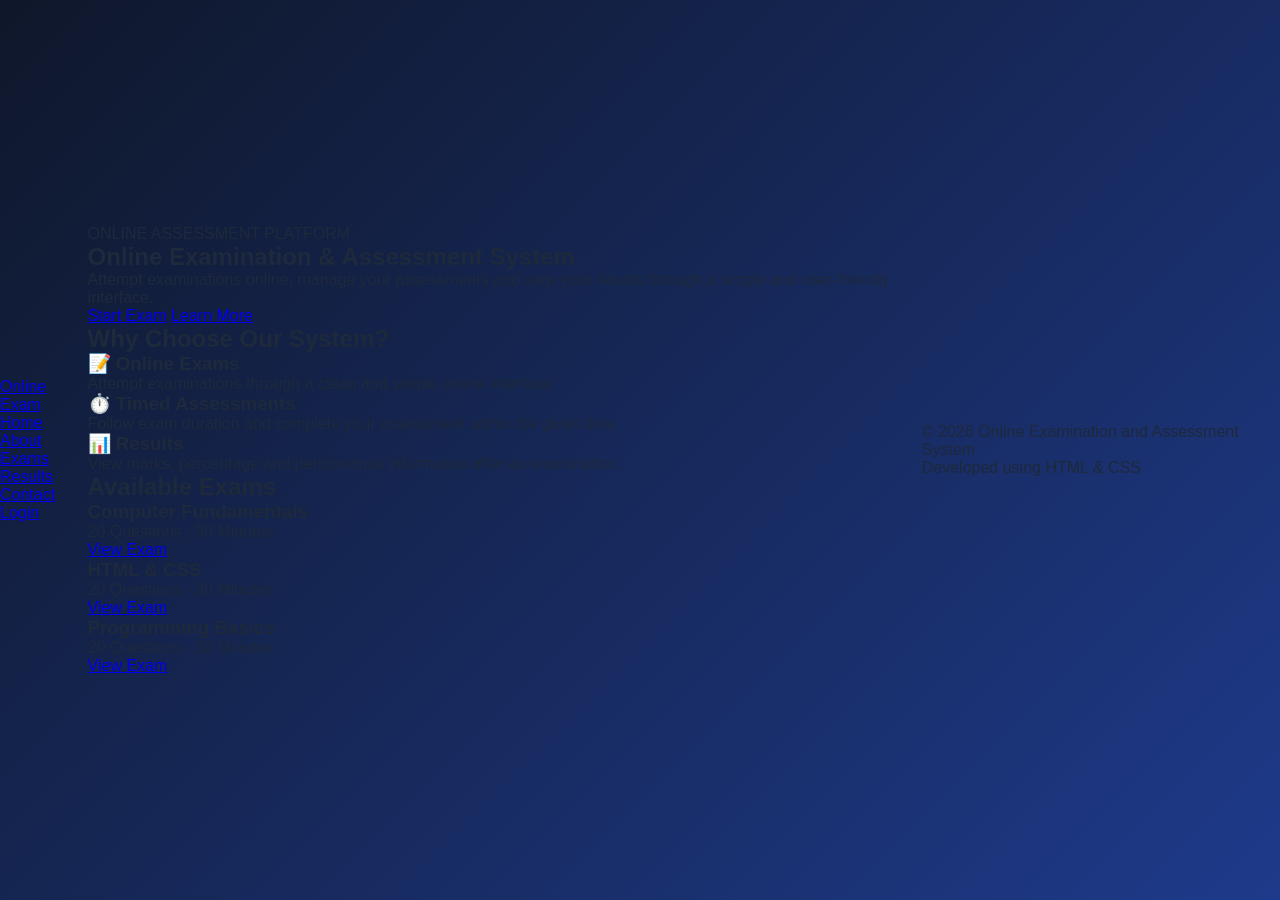
==== index.html @ bf38e65c "Complete basic UI: add index.html" ====
<!DOCTYPE html>
<html lang="en">
<head>
<meta charset="UTF-8">
<meta name="viewport" content="width=device-width, initial-scale=1.0">
<title>Online Examination & Assessment System</title>
<link rel="stylesheet" href="css/style.css">
</head>
<body>
<header>
<nav class="navbar">
<a href="index.html" class="logo">Online Exam</a>
<ul class="nav-links">
<li><a href="index.html" class="active">Home</a></li>
<li><a href="#about">About</a></li>
<li><a href="#exams">Exams</a></li>
<li><a href="results.html">Results</a></li>
<li><a href="#contact">Contact</a></li>
</ul>
<a href="login.html" class="btn small-btn">Login</a>
</nav>
</header>

<main>
<section class="hero">
<div class="hero-content">
<p class="eyebrow">ONLINE ASSESSMENT PLATFORM</p>
<h1>Online Examination & Assessment System</h1>
<p>Attempt examinations online, manage your assessments and view your results through a simple and user-friendly interface.</p>
<div class="hero-buttons">
<a href="login.html" class="btn">Start Exam</a>
<a href="#about" class="btn secondary">Learn More</a>
</div>
</div>
</section>

<section class="section" id="about">
<h2>Why Choose Our System?</h2>
<div class="card-grid">
<article class="card"><h3>📝 Online Exams</h3><p>Attempt examinations through a clean and simple online interface.</p></article>
<article class="card"><h3>⏱️ Timed Assessments</h3><p>Follow exam duration and complete your assessment within the given time.</p></article>
<article class="card"><h3>📊 Results</h3><p>View marks, percentage and performance information after an examination.</p></article>
</div>
</section>

<section class="section" id="exams">
<h2>Available Exams</h2>
<div class="card-grid">
<article class="exam-card"><h3>Computer Fundamentals</h3><p>20 Questions · 30 Minutes</p><a href="instructions.html" class="btn">View Exam</a></article>
<article class="exam-card"><h3>HTML & CSS</h3><p>20 Questions · 30 Minutes</p><a href="instructions.html" class="btn">View Exam</a></article>
<article class="exam-card"><h3>Programming Basics</h3><p>20 Questions · 30 Minutes</p><a href="instructions.html" class="btn">View Exam</a></article>
</div>
</section>
</main>

<footer id="contact">
<p>© 2026 Online Examination and Assessment System</p>
<p>Developed using HTML & CSS</p>
</footer>
</body>
</html>
---- css/style.css ----
/* ================================
   General Reset
================================ */

* {
    margin: 0;
    padding: 0;
    box-sizing: border-box;
}


/* ================================
   Body
================================ */

body {
    font-family: Arial, Helvetica, sans-serif;

    background: linear-gradient(
        135deg,
        #0f172a,
        #1e3a8a
    );

    min-height: 100vh;

    display: flex;
    justify-content: center;
    align-items: center;

    color: #1e293b;
}


/* ================================
   Main Container
================================ */

.auth-container {
    width: 100%;

    padding: 20px;

    display: flex;
    justify-content: center;
    align-items: center;
}


/* ================================
   Login / Register Card
================================ */

.auth-card {
    width: 100%;
    max-width: 430px;

    background-color: #ffffff;

    padding: 40px;

    border-radius: 15px;

    box-shadow:
        0 15px 40px rgba(0, 0, 0, 0.25);
}


/* ================================
   Logo
================================ */

.logo {
    text-align: center;

    margin-bottom: 25px;
}


.logo-icon {
    width: 60px;
    height: 60px;

    margin: 0 auto 12px;

    background-color: #2563eb;

    color: white;

    border-radius: 50%;

    display: flex;
    justify-content: center;
    align-items: center;

    font-size: 28px;
}


.logo h1 {
    font-size: 24px;

    color: #0f172a;

    margin-bottom: 5px;
}


.logo p {
    color: #64748b;

    font-size: 14px;
}


/* ================================
   Login Heading
================================ */

.auth-card h2 {
    text-align: center;

    font-size: 28px;

    color: #0f172a;

    margin-bottom: 8px;
}


.subtitle {
    text-align: center;

    color: #64748b;

    font-size: 14px;

    margin-bottom: 25px;
}


/* ================================
   Input Groups
================================ */

.input-group {
    margin-bottom: 18px;
}


.input-group label {
    display: block;

    font-size: 14px;

    font-weight: 600;

    margin-bottom: 7px;

    color: #334155;
}


.input-group input {
    width: 100%;

    padding: 12px 14px;

    border: 1px solid #cbd5e1;

    border-radius: 8px;

    font-size: 15px;

    outline: none;

    transition: 0.3s;
}


/* Input Focus */

.input-group input:focus {
    border-color: #2563eb;

    box-shadow:
        0 0 0 3px rgba(37, 99, 235, 0.12);
}


/* ================================
   Remember Me / Forgot Password
================================ */

.form-options {
    display: flex;

    justify-content: space-between;

    align-items: center;

    margin-bottom: 22px;

    font-size: 13px;
}


.remember {
    display: flex;

    align-items: center;

    gap: 6px;

    color: #475569;
}


.remember input {
    accent-color: #2563eb;
}


.forgot {
    color: #2563eb;

    text-decoration: none;
}


.forgot:hover {
    text-decoration: underline;
}


/* ================================
   Login Button
================================ */

.auth-button {
    width: 100%;

    padding: 13px;

    border: none;

    border-radius: 8px;

    background-color: #2563eb;

    color: white;

    font-size: 16px;

    font-weight: 600;

    cursor: pointer;

    transition: 0.3s;
}


.auth-button:hover {
    background-color: #1d4ed8;

    transform: translateY(-1px);
}


/* ================================
   Register / Login Link
================================ */

.switch-page {
    text-align: center;

    margin-top: 22px;

    color: #64748b;

    font-size: 14px;
}


.switch-page a {
    color: #2563eb;

    font-weight: 600;

    text-decoration: none;
}


.switch-page a:hover {
    text-decoration: underline;
}


/* ================================
   Responsive Design
================================ */

@media (max-width: 500px) {

    .auth-card {
        padding: 30px 22px;
    }

    .logo h1 {
        font-size: 21px;
    }

    .auth-card h2 {
        font-size: 24px;
    }

}
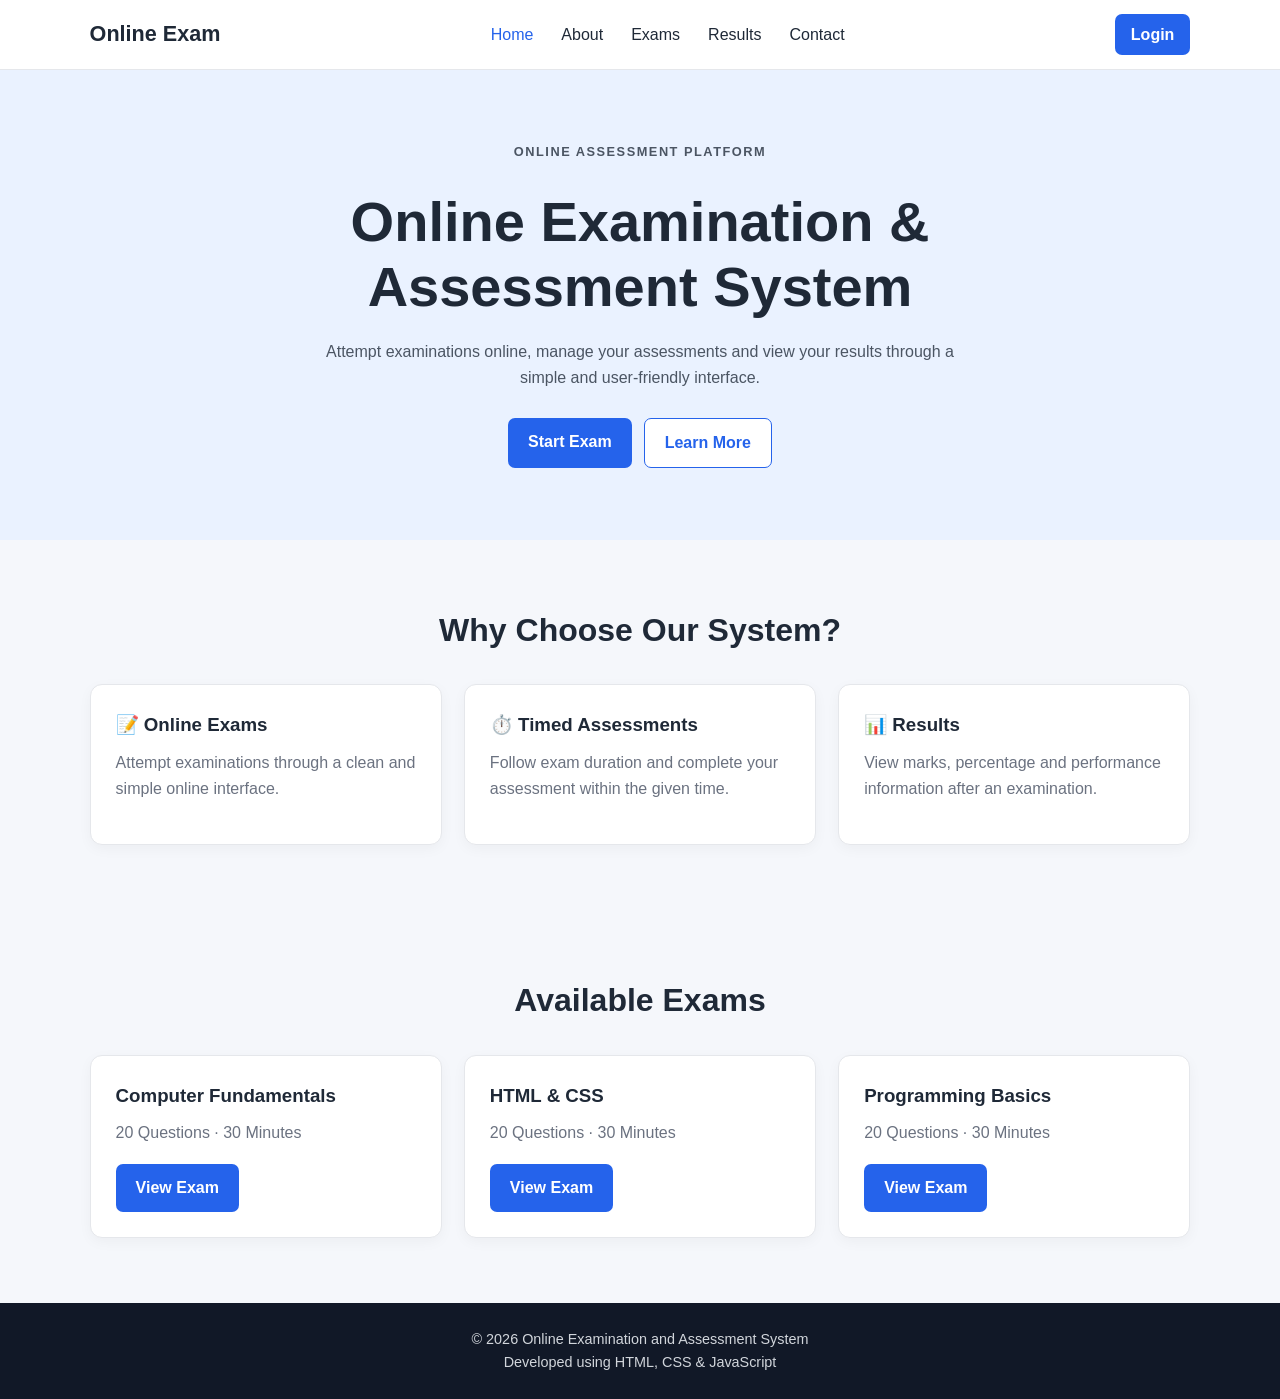
==== commit 9a529e81: "Connect beginner-friendly JavaScript to existing pages" ====
--- a/index.html
+++ b/index.html
@@ -20,7 +20,6 @@
 <a href="login.html" class="btn small-btn">Login</a>
 </nav>
 </header>
-
 <main>
 <section class="hero">
 <div class="hero-content">
@@ -33,7 +32,6 @@
 </div>
 </div>
 </section>
-
 <section class="section" id="about">
 <h2>Why Choose Our System?</h2>
 <div class="card-grid">
@@ -42,7 +40,6 @@
 <article class="card"><h3>📊 Results</h3><p>View marks, percentage and performance information after an examination.</p></article>
 </div>
 </section>
-
 <section class="section" id="exams">
 <h2>Available Exams</h2>
 <div class="card-grid">
@@ -52,10 +49,9 @@
 </div>
 </section>
 </main>
-
 <footer id="contact">
 <p>© 2026 Online Examination and Assessment System</p>
-<p>Developed using HTML & CSS</p>
+<p>Developed using HTML, CSS & JavaScript</p>
 </footer>
 </body>
 </html>
--- a/css/style.css
+++ b/css/style.css
@@ -1,317 +1 @@
-/* ================================
-   General Reset
-================================ */
-
-* {
-    margin: 0;
-    padding: 0;
-    box-sizing: border-box;
-}
-
-
-/* ================================
-   Body
-================================ */
-
-body {
-    font-family: Arial, Helvetica, sans-serif;
-
-    background: linear-gradient(
-        135deg,
-        #0f172a,
-        #1e3a8a
-    );
-
-    min-height: 100vh;
-
-    display: flex;
-    justify-content: center;
-    align-items: center;
-
-    color: #1e293b;
-}
-
-
-/* ================================
-   Main Container
-================================ */
-
-.auth-container {
-    width: 100%;
-
-    padding: 20px;
-
-    display: flex;
-    justify-content: center;
-    align-items: center;
-}
-
-
-/* ================================
-   Login / Register Card
-================================ */
-
-.auth-card {
-    width: 100%;
-    max-width: 430px;
-
-    background-color: #ffffff;
-
-    padding: 40px;
-
-    border-radius: 15px;
-
-    box-shadow:
-        0 15px 40px rgba(0, 0, 0, 0.25);
-}
-
-
-/* ================================
-   Logo
-================================ */
-
-.logo {
-    text-align: center;
-
-    margin-bottom: 25px;
-}
-
-
-.logo-icon {
-    width: 60px;
-    height: 60px;
-
-    margin: 0 auto 12px;
-
-    background-color: #2563eb;
-
-    color: white;
-
-    border-radius: 50%;
-
-    display: flex;
-    justify-content: center;
-    align-items: center;
-
-    font-size: 28px;
-}
-
-
-.logo h1 {
-    font-size: 24px;
-
-    color: #0f172a;
-
-    margin-bottom: 5px;
-}
-
-
-.logo p {
-    color: #64748b;
-
-    font-size: 14px;
-}
-
-
-/* ================================
-   Login Heading
-================================ */
-
-.auth-card h2 {
-    text-align: center;
-
-    font-size: 28px;
-
-    color: #0f172a;
-
-    margin-bottom: 8px;
-}
-
-
-.subtitle {
-    text-align: center;
-
-    color: #64748b;
-
-    font-size: 14px;
-
-    margin-bottom: 25px;
-}
-
-
-/* ================================
-   Input Groups
-================================ */
-
-.input-group {
-    margin-bottom: 18px;
-}
-
-
-.input-group label {
-    display: block;
-
-    font-size: 14px;
-
-    font-weight: 600;
-
-    margin-bottom: 7px;
-
-    color: #334155;
-}
-
-
-.input-group input {
-    width: 100%;
-
-    padding: 12px 14px;
-
-    border: 1px solid #cbd5e1;
-
-    border-radius: 8px;
-
-    font-size: 15px;
-
-    outline: none;
-
-    transition: 0.3s;
-}
-
-
-/* Input Focus */
-
-.input-group input:focus {
-    border-color: #2563eb;
-
-    box-shadow:
-        0 0 0 3px rgba(37, 99, 235, 0.12);
-}
-
-
-/* ================================
-   Remember Me / Forgot Password
-================================ */
-
-.form-options {
-    display: flex;
-
-    justify-content: space-between;
-
-    align-items: center;
-
-    margin-bottom: 22px;
-
-    font-size: 13px;
-}
-
-
-.remember {
-    display: flex;
-
-    align-items: center;
-
-    gap: 6px;
-
-    color: #475569;
-}
-
-
-.remember input {
-    accent-color: #2563eb;
-}
-
-
-.forgot {
-    color: #2563eb;
-
-    text-decoration: none;
-}
-
-
-.forgot:hover {
-    text-decoration: underline;
-}
-
-
-/* ================================
-   Login Button
-================================ */
-
-.auth-button {
-    width: 100%;
-
-    padding: 13px;
-
-    border: none;
-
-    border-radius: 8px;
-
-    background-color: #2563eb;
-
-    color: white;
-
-    font-size: 16px;
-
-    font-weight: 600;
-
-    cursor: pointer;
-
-    transition: 0.3s;
-}
-
-
-.auth-button:hover {
-    background-color: #1d4ed8;
-
-    transform: translateY(-1px);
-}
-
-
-/* ================================
-   Register / Login Link
-================================ */
-
-.switch-page {
-    text-align: center;
-
-    margin-top: 22px;
-
-    color: #64748b;
-
-    font-size: 14px;
-}
-
-
-.switch-page a {
-    color: #2563eb;
-
-    font-weight: 600;
-
-    text-decoration: none;
-}
-
-
-.switch-page a:hover {
-    text-decoration: underline;
-}
-
-
-/* ================================
-   Responsive Design
-================================ */
-
-@media (max-width: 500px) {
-
-    .auth-card {
-        padding: 30px 22px;
-    }
-
-    .logo h1 {
-        font-size: 21px;
-    }
-
-    .auth-card h2 {
-        font-size: 24px;
-    }
-
-}+*{box-sizing:border-box;margin:0;padding:0}body{font-family:Arial,sans-serif;color:#1f2937;background:#f5f7fb;line-height:1.6}a{text-decoration:none;color:inherit}.navbar{min-height:70px;padding:0 7%;display:flex;align-items:center;justify-content:space-between;background:#fff;border-bottom:1px solid #e5e7eb}.logo{font-size:1.35rem;font-weight:700}.nav-links{display:flex;gap:28px;list-style:none}.nav-links a:hover,.nav-links .active{color:#2563eb}.btn{display:inline-block;padding:11px 20px;border:0;border-radius:7px;background:#2563eb;color:#fff;font-weight:600;cursor:pointer}.btn:hover{background:#1d4ed8}.secondary{background:#fff;color:#2563eb;border:1px solid #2563eb}.small-btn{padding:8px 16px}.hero{min-height:470px;display:flex;align-items:center;justify-content:center;text-align:center;padding:70px 20px;background:#eaf2ff}.hero-content{max-width:780px}.eyebrow{font-size:.8rem;font-weight:700;letter-spacing:1.5px;color:#2563eb;margin-bottom:8px}.hero h1{font-size:clamp(2.1rem,5vw,3.5rem);line-height:1.15;margin-bottom:20px}.hero p{color:#4b5563;max-width:650px;margin:0 auto 28px}.hero-buttons,.action-row{display:flex;justify-content:center;gap:12px;flex-wrap:wrap}.section{padding:65px 7%}.section h2{text-align:center;margin-bottom:28px;font-size:2rem}.card-grid{display:grid;grid-template-columns:repeat(3,1fr);gap:22px}.card,.exam-card,.content-card{background:#fff;border:1px solid #e5e7eb;border-radius:12px;padding:25px;box-shadow:0 4px 14px rgba(0,0,0,.04)}.card h3,.exam-card h3{margin-bottom:10px}.card p,.exam-card p{color:#6b7280;margin-bottom:18px}.page-container{max-width:900px;margin:55px auto;padding:0 20px}.content-card h1{font-size:2.2rem;margin-bottom:15px}.exam-meta{display:flex;gap:12px;flex-wrap:wrap;margin-bottom:30px}.exam-meta span{background:#eef2ff;padding:8px 13px;border-radius:20px;color:#374151}.content-card h2{margin:25px 0 12px}.instruction-list{padding-left:22px}.instruction-list li{margin:10px 0}.notice{margin:25px 0;padding:15px;background:#fff7ed;border-left:4px solid #f59e0b}.action-row{justify-content:flex-start;margin-top:25px}footer{padding:25px;text-align:center;background:#111827;color:#d1d5db;font-size:.9rem}@media(max-width:750px){.navbar{padding:15px 5%;gap:15px;flex-wrap:wrap}.nav-links{order:3;width:100%;justify-content:center;gap:15px;font-size:.9rem}.card-grid{grid-template-columns:1fr}.hero{min-height:420px}.section{padding:45px 5%}}
